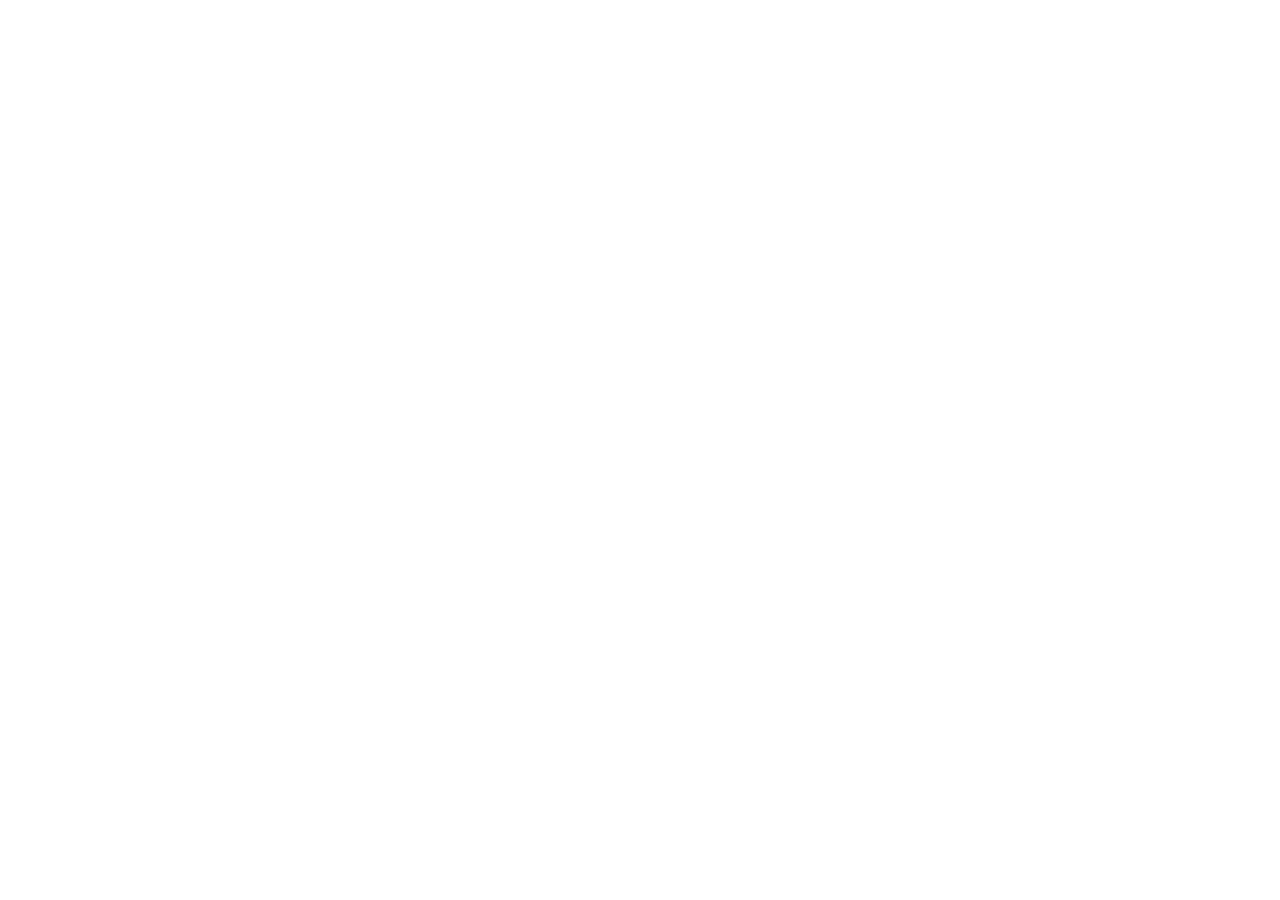
==== pages/pageprincipal.html @ 9eb13c94 "Inserção de icone na página principal, novos estilos no css iniciais e nova pasta page para adiciona" ====
<!DOCTYPE html>
<html lang="pt-br">

<head>
     <meta charset="UTF-8">
     <meta name="viewport" content="width=device-width, initial-scale=1.0">
     <title>Dia das mães</title>

     <link rel="stylesheet" href="./css/style.css">
</head>

<body>

</body>

</html>
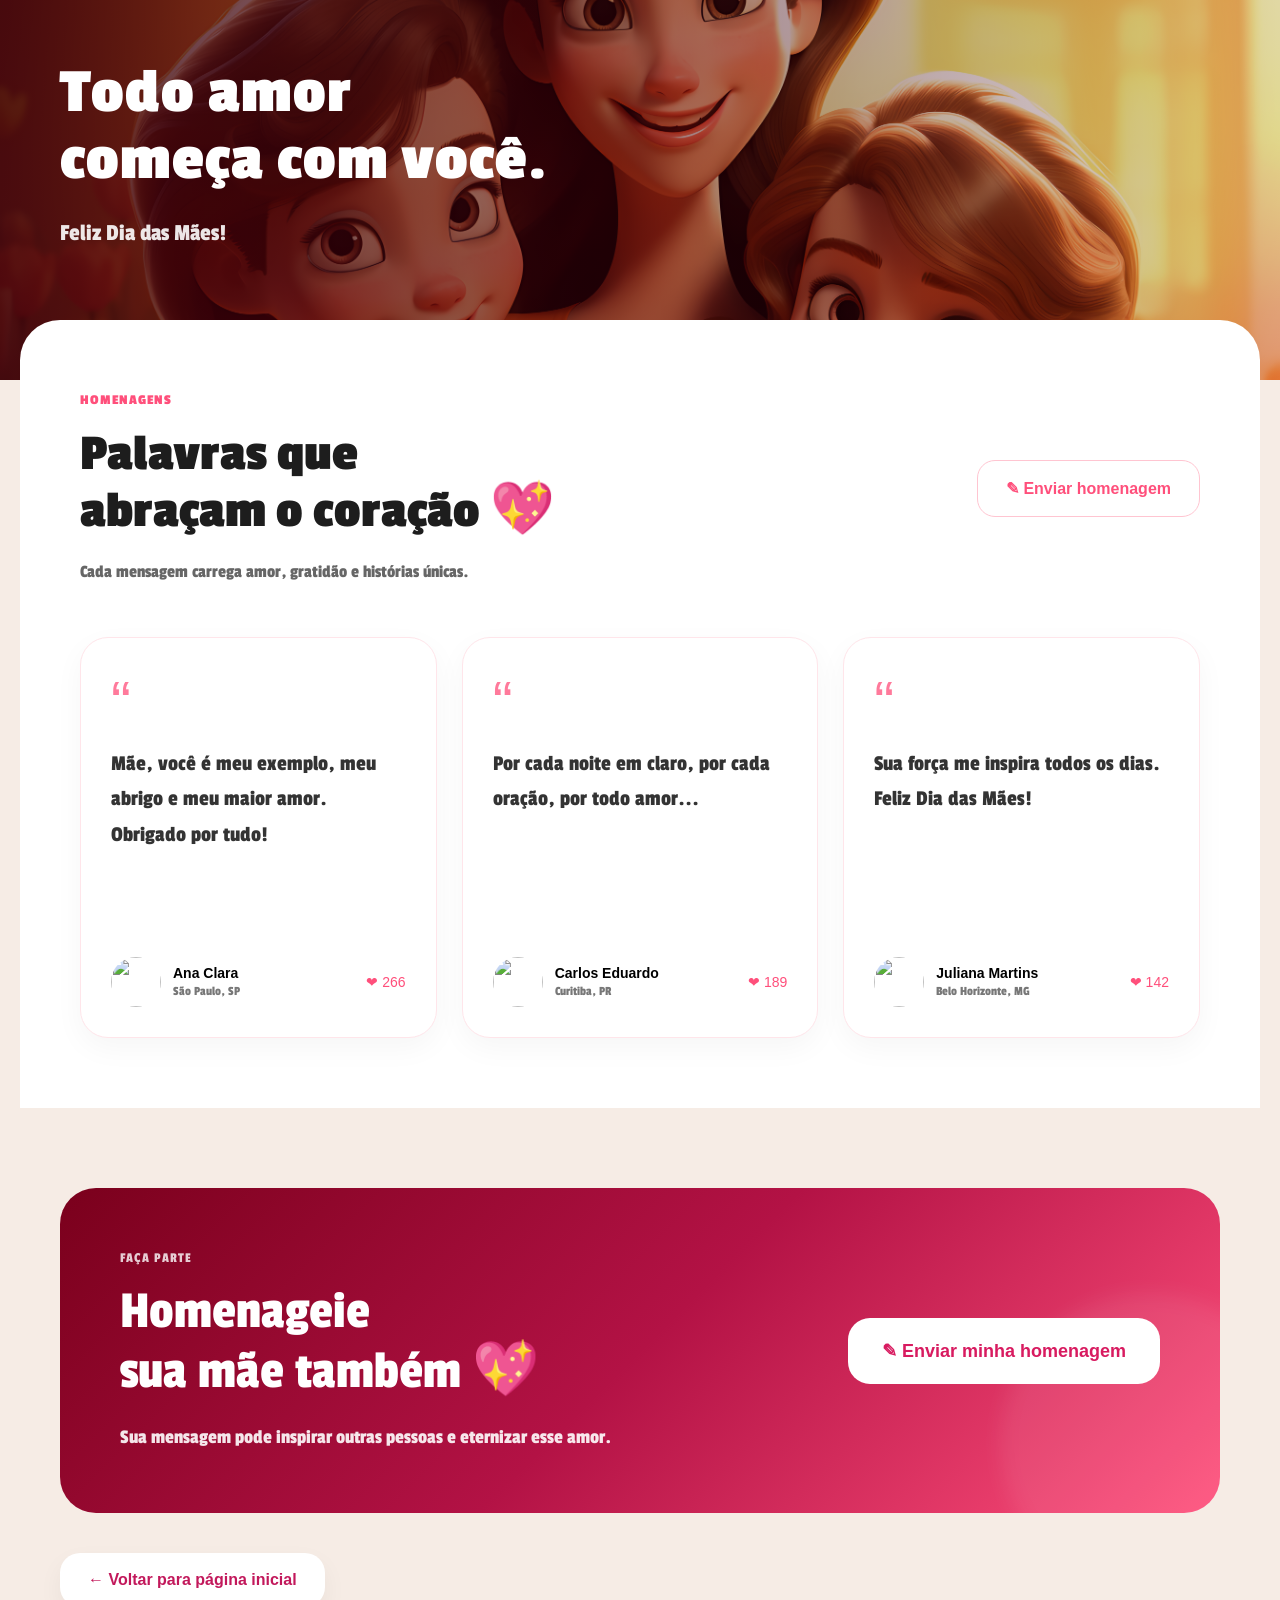
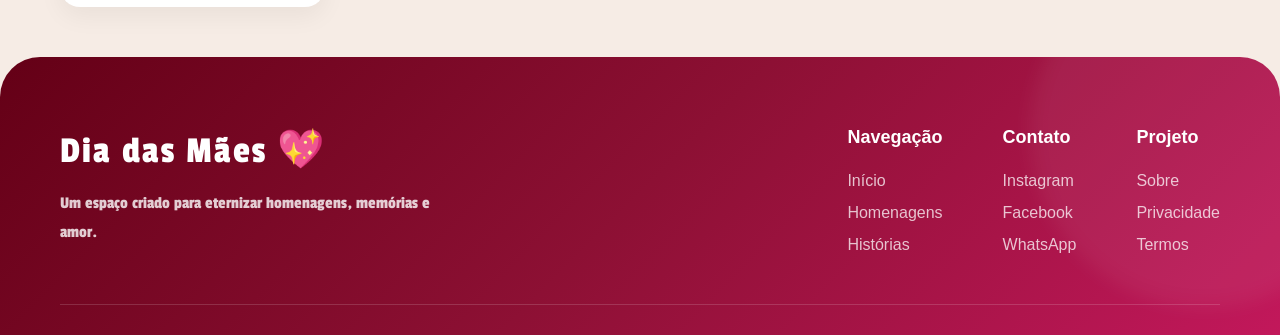
==== commit f7907351: "Adicionado novos estilo no css, nova imagem na tela inicial e configuração de responsividade e posic" ====
--- a/pages/pageprincipal.html
+++ b/pages/pageprincipal.html
@@ -6,10 +6,218 @@
      <meta name="viewport" content="width=device-width, initial-scale=1.0">
      <title>Dia das mães</title>
 
-     <link rel="stylesheet" href="./css/style.css">
+     <link rel="stylesheet" href="../css/style.css">
+     <link rel="stylesheet" href="../css/pagePrincipal.css">
+
+     <!--Scripts JS-->
+     <script defer type="module" src="../js/pagePrincipal.js"></script>
 </head>
 
 <body>
+     <header class="hero">
+          <div class="overlay"></div>
+
+          <div class="hero-content">
+
+               <h1 class="hero-tag fonte-secundaria-normal text-size-sm text-sm">
+                    Todo amor <br>
+                    começa com você.
+               </h1>
+
+               <p class="fonte-secundaria-normal text-size-sm">
+                    Feliz Dia das Mães!
+               </p>
+          </div>
+     </header>
+
+     <section class="tributes">
+
+          <div class="tributes-header">
+
+               <div class="tributes-text">
+                    <span>HOMENAGENS</span>
+
+                    <h2>
+                         Palavras que <br>
+                         abraçam o coração 💖
+                    </h2>
+
+                    <p>
+                         Cada mensagem carrega amor,
+                         gratidão e histórias únicas.
+                    </p>
+               </div>
+
+               <button class="tribute-btn">
+                    ✎ Enviar homenagem
+               </button>
+
+          </div>
+
+
+          <div class="cards">
+
+               <div class="card">
+                    <div class="quote">“</div>
+
+                    <p>
+                         Mãe, você é meu exemplo,
+                         meu abrigo e meu maior amor.
+                         Obrigado por tudo!
+                    </p>
+
+                    <div class="card-footer">
+
+                         <div class="user">
+                              <img src="./img/user1.jpg" alt="">
+
+                              <div>
+                                   <strong>Ana Clara</strong>
+                                   <span>São Paulo, SP</span>
+                              </div>
+                         </div>
+
+                         <small>❤ 266</small>
+
+                    </div>
+               </div>
+
+
+               <div class="card">
+                    <div class="quote">“</div>
+
+                    <p>
+                         Por cada noite em claro,
+                         por cada oração,
+                         por todo amor...
+                    </p>
+
+                    <div class="card-footer">
+
+                         <div class="user">
+                              <img src="./img/user2.jpg" alt="">
+
+                              <div>
+                                   <strong>Carlos Eduardo</strong>
+                                   <span>Curitiba, PR</span>
+                              </div>
+                         </div>
+
+                         <small>❤ 189</small>
+
+                    </div>
+               </div>
+
+
+               <div class="card">
+                    <div class="quote">“</div>
+
+                    <p>
+                         Sua força me inspira todos os dias.
+                         Feliz Dia das Mães!
+                    </p>
+
+                    <div class="card-footer">
+
+                         <div class="user">
+                              <img src="./img/user3.jpg" alt="">
+
+                              <div>
+                                   <strong>Juliana Martins</strong>
+                                   <span>Belo Horizonte, MG</span>
+                              </div>
+                         </div>
+
+                         <small>❤ 142</small>
+
+                    </div>
+               </div>
+
+          </div>
+
+     </section>
+
+     <!--Parte final antes do rodapé-->
+     <section class="final-banner">
+
+          <div class="final-content">
+
+               <span>FAÇA PARTE</span>
+
+               <h2 class="text-sm">
+                    Homenageie <br>
+                    sua mãe também 💖
+               </h2>
+
+               <p>
+                    Sua mensagem pode inspirar outras pessoas
+                    e eternizar esse amor.
+               </p>
+
+          </div>
+
+
+          <div class="final-action">
+
+               <button>
+                    ✎ Enviar minha homenagem
+               </button>
+
+          </div>
+
+     </section>
+
+
+     <button id="backToIndexPage" class="back-button">
+          ← Voltar para página inicial
+     </button>
+
+     <!--Footer-->
+     <footer class="footer">
+
+          <div class="footer-top">
+
+               <div class="footer-brand">
+                    <h3 class="text-sm">Dia das Mães 💖</h3>
+
+                    <p>
+                         Um espaço criado para eternizar
+                         homenagens, memórias e amor.
+                    </p>
+               </div>
+
+
+               <div class="footer-links">
+
+                    <div class="footer-column">
+                         <strong>Navegação</strong>
+
+                         <a href="#">Início</a>
+                         <a href="#">Homenagens</a>
+                         <a href="#">Histórias</a>
+                    </div>
+
+
+                    <div class="footer-column">
+                         <strong>Contato</strong>
+
+                         <a href="#">Instagram</a>
+                         <a href="#">Facebook</a>
+                         <a href="#">WhatsApp</a>
+                    </div>
+
+
+                    <div class="footer-column">
+                         <strong>Projeto</strong>
+
+                         <a href="#">Sobre</a>
+                         <a href="#">Privacidade</a>
+                         <a href="#">Termos</a>
+                    </div>
+
+               </div>
+
+          </div>
 
 </body>
 
--- a/css/style.css
+++ b/css/style.css
@@ -0,0 +1,117 @@
+@import url("https://fonts.googleapis.com/css2?family=Gwendolyn:wght@400;700&display=swap");
+@import url("https://fonts.googleapis.com/css2?family=Gwendolyn:wght@400;700&family=Passion+One:wght@400;700;900&display=swap");
+
+:root {
+  --cor-nude: #f6ece5;
+  --cor-marrom: #7a462e;
+
+  /*escala de tamanhos fonte*/
+  --text-sm: 0.875rem;
+  --text-md: 1rem;
+  --text-lg: 1.25rem;
+  --text-xl: 1.5rem;
+  --text-2xl: 2rem;
+  --text-3xl: 4rem;
+
+  /*fontes*/
+  --fonte-principal: "Gwendolyn", cursive;
+  --fonte-secundaria: "Passion One", sans-serif;
+}
+
+* {
+  margin: 0;
+  padding: 0;
+  box-sizing: border-box;
+}
+
+body {
+  font-family: sans-serif;
+  height: 100vh;
+  background-color: var(--cor-nude);
+}
+
+/*fontes
+
+.font-principal-normal {
+  font-family: "Gwendolyn", cursive;
+  font-weight: 400;
+  font-style: normal;
+}
+
+.font-principal-bold {
+  font-family: "Gwendolyn", cursive;
+  font-weight: 700;
+  font-style: normal;
+}
+
+.fonte-secundaria-normal {
+  font-family: "Passion One", sans-serif;
+  font-weight: 400;
+  font-style: normal;
+}
+
+.fonte-secundaria-bold {
+  font-family: "Passion One", sans-serif;
+  font-weight: 700;
+  font-style: normal;
+}
+
+.fonte-secundaria-bolder {
+  font-family: "Passion One", sans-serif;
+  font-weight: 900;
+  font-style: normal;
+}
+********************************************************/
+
+/*base de tamanhos para textos e tipos*/
+
+.text-size-sm {
+  font-size: 1rem;
+}
+.text-size-md {
+  font-size: 1.5rem;
+}
+.text-size-lg {
+  font-size: 2rem;
+}
+.text-size-xl {
+  font-size: 4rem;
+}
+
+.text-sm {
+  font-weight: 400;
+}
+.text-md {
+  font-weight: 700;
+}
+.text-lg {
+  font-weight: 900;
+}
+
+/*titulos e paragrafos*/
+h1 {
+  font-family: var(--fonte-secundaria);
+  font-size: var(--text-3xl);
+}
+
+h2 {
+  font-family: var(--fonte-secundaria);
+  font-size: var(--text-xl);
+}
+
+h3 {
+  font-family: var(--fonte-secundaria);
+  font-size: var(--text-sm);
+  letter-spacing: 2px;
+}
+
+p {
+  font-family: var(--fonte-secundaria);
+  font-size: var(--text-sm);
+  line-height: 1.6;
+}
+
+span {
+  font-family: var(--fonte-secundaria);
+}
+/*****************************************************************************/
--- a/css/pagePrincipal.css
+++ b/css/pagePrincipal.css
@@ -0,0 +1,608 @@
+/* HERO */
+
+.hero {
+  position: relative;
+
+  width: 100%;
+  height: 380px;
+
+  padding: 60px;
+
+  display: flex;
+  align-items: flex-start;
+
+  /*border-radius: 0 0 40px 40px;*/
+
+  overflow: hidden;
+
+  background-image: url("../assets/background-paginaprincipal.jpg");
+  background-size: cover;
+  background-position: center;
+}
+
+/* ESCURECE A IMAGEM */
+
+.overlay {
+  position: absolute;
+  inset: 0;
+
+  background: linear-gradient(
+    90deg,
+    rgba(60, 0, 10, 0.85) 0%,
+    rgba(60, 0, 10, 0.55) 40%,
+    rgba(60, 0, 10, 0.15) 100%
+  );
+}
+
+/* CONTEÚDO */
+
+.hero-content {
+  position: relative;
+  z-index: 2;
+
+  max-width: 500px;
+
+  color: white;
+}
+
+.hero-tag {
+  display: inline-block;
+
+  margin-bottom: 18px;
+
+  /*  padding: 8px 16px;
+
+  border-radius: 999px;
+
+  background: rgba(255, 255, 255, 0.15);
+
+  backdrop-filter: blur(10px);*/
+
+  font-size: 14px;
+  letter-spacing: 1px;
+}
+
+.hero-content h1 {
+  font-size: 64px;
+  line-height: 1.05;
+
+  margin-bottom: 20px;
+
+  font-weight: 700;
+}
+
+.hero-content p {
+  font-size: 24px;
+
+  color: rgba(255, 255, 255, 0.9);
+}
+
+/*section one*/
+.tributes {
+  position: relative;
+
+  margin: -60px 20px 0;
+
+  background: #fff;
+
+  border-radius: 40px 40px 0 0;
+
+  padding: 70px 60px;
+
+  z-index: 10;
+}
+
+/* HEADER */
+
+.tributes-header {
+  display: flex;
+  justify-content: space-between;
+  align-items: center;
+
+  gap: 30px;
+
+  margin-bottom: 50px;
+}
+
+.tributes-text span {
+  color: #ff4f7b;
+
+  font-size: 14px;
+  font-weight: bold;
+  letter-spacing: 1px;
+}
+
+.tributes-text h2 {
+  font-size: 52px;
+
+  line-height: 1.1;
+
+  margin: 18px 0;
+
+  color: #1d1d1d;
+}
+
+.tributes-text p {
+  color: #666;
+
+  font-size: 18px;
+
+  line-height: 1.6;
+}
+
+/* BOTÃO */
+
+.tribute-btn {
+  border: 1px solid #ffc5d1;
+
+  background: transparent;
+
+  color: #ff4f7b;
+
+  padding: 18px 28px;
+
+  border-radius: 18px;
+
+  cursor: pointer;
+
+  font-size: 16px;
+  font-weight: 600;
+
+  transition: 0.3s;
+}
+
+.tribute-btn:hover {
+  background: #ff4f7b;
+  color: white;
+}
+
+/* CARDS */
+
+.cards {
+  display: grid;
+  grid-template-columns: repeat(3, 1fr);
+
+  gap: 25px;
+}
+
+.card {
+  background: #fff;
+
+  border: 1px solid #ffe5ea;
+
+  border-radius: 28px;
+
+  padding: 30px;
+
+  box-shadow: 0 10px 30px rgba(0, 0, 0, 0.04);
+
+  transition: 0.3s;
+}
+
+.card:hover {
+  transform: translateY(-6px);
+}
+
+.quote {
+  font-size: 60px;
+
+  color: #ff7a9b;
+
+  margin-bottom: 10px;
+}
+
+.card p {
+  color: #333;
+
+  font-size: 22px;
+
+  line-height: 1.6;
+
+  min-height: 180px;
+}
+
+/* FOOTER */
+
+.card-footer {
+  display: flex;
+  justify-content: space-between;
+  align-items: center;
+
+  margin-top: 30px;
+}
+
+.user {
+  display: flex;
+  align-items: center;
+
+  gap: 12px;
+}
+
+.user img {
+  width: 50px;
+  height: 50px;
+
+  border-radius: 50%;
+
+  object-fit: cover;
+}
+
+.user strong {
+  display: block;
+
+  font-size: 14px;
+}
+
+.user span {
+  color: #777;
+
+  font-size: 13px;
+}
+
+.card-footer small {
+  color: #ff4f7b;
+
+  font-size: 14px;
+}
+/***********************************************************************************************************************************************/
+/**************************************************************** BANNER FINAL *****************************************************************/
+
+.final-banner {
+  position: relative;
+
+  margin: 80px 60px 40px;
+
+  padding: 60px;
+
+  border-radius: 36px;
+
+  overflow: hidden;
+
+  display: flex;
+  justify-content: space-between;
+  align-items: center;
+
+  gap: 40px;
+
+  background: linear-gradient(135deg, #7a001c 0%, #b31245 50%, #ff4f7b 100%);
+}
+/**********************************************************************************************************************************************************/
+/***************************************************************** EFEITO DE FUNDO ************************************************************************/
+
+.final-banner::before {
+  content: "";
+
+  position: absolute;
+
+  width: 300px;
+  height: 300px;
+
+  right: -80px;
+  bottom: -80px;
+
+  border-radius: 50%;
+
+  background: rgba(255, 255, 255, 0.08);
+
+  filter: blur(10px);
+}
+
+/* TEXTO */
+
+.final-content {
+  position: relative;
+  z-index: 2;
+
+  color: white;
+
+  max-width: 500px;
+}
+
+.final-content span {
+  display: inline-block;
+
+  margin-bottom: 16px;
+
+  letter-spacing: 1px;
+
+  font-size: 14px;
+
+  opacity: 0.8;
+}
+
+.final-content h2 {
+  font-size: 54px;
+
+  line-height: 1.1;
+
+  margin-bottom: 20px;
+}
+
+.final-content p {
+  font-size: 20px;
+
+  line-height: 1.6;
+
+  color: rgba(255, 255, 255, 0.9);
+}
+
+/* BOTÃO */
+
+.final-action {
+  position: relative;
+  z-index: 2;
+}
+
+.final-action button {
+  border: none;
+
+  background: white;
+
+  color: #d81b60;
+
+  padding: 22px 34px;
+
+  border-radius: 22px;
+
+  font-size: 18px;
+  font-weight: 700;
+
+  cursor: pointer;
+
+  transition: 0.3s;
+}
+
+.final-action button:hover {
+  transform: translateY(-4px);
+
+  box-shadow: 0 12px 30px rgba(0, 0, 0, 0.2);
+}
+
+/**************************************************************************************************************************************************/
+/*********************************************************************** RESPONSIVO ***************************************************************/
+
+@media (max-width: 768px) {
+  .hero {
+    height: 320px;
+    padding: 30px;
+  }
+
+  .hero-content h1 {
+    font-size: 42px;
+  }
+
+  .hero-content p {
+    font-size: 18px;
+  }
+}
+
+/**********************************************************************************************************************************************/
+/******************************************************************* BOTÃO VOLTAR************************************************************ */
+
+.back-button {
+  margin: 0 60px 50px;
+
+  border: none;
+
+  background: white;
+
+  color: #c2185b;
+
+  padding: 18px 28px;
+
+  border-radius: 20px;
+
+  font-size: 16px;
+  font-weight: 600;
+
+  cursor: pointer;
+
+  box-shadow: 0 10px 25px rgba(0, 0, 0, 0.05);
+
+  transition: 0.3s;
+}
+
+.back-button:hover {
+  transform: translateY(-4px);
+
+  background: #ffe8ef;
+}
+/**********************************************************************************************************************************************/
+/******************************************************************* FOOTER *******************************************************************/
+
+.footer {
+  background: linear-gradient(135deg, #640016 0%, #8d1034 50%, #c2185b 100%);
+
+  color: white;
+
+  padding: 70px 60px 30px;
+
+  border-radius: 40px 40px 0 0;
+
+  position: relative;
+
+  overflow: hidden;
+}
+
+/* EFEITO VISUAL */
+
+.footer::before {
+  content: "";
+
+  position: absolute;
+
+  width: 350px;
+  height: 350px;
+
+  right: -100px;
+  top: -100px;
+
+  border-radius: 50%;
+
+  background: rgba(255, 255, 255, 0.06);
+
+  filter: blur(10px);
+}
+
+/* TOPO */
+
+.footer-top {
+  position: relative;
+  z-index: 2;
+
+  display: flex;
+  justify-content: space-between;
+  gap: 60px;
+
+  padding-bottom: 50px;
+
+  border-bottom: 1px solid rgba(255, 255, 255, 0.15);
+}
+
+/* BRAND */
+
+.footer-brand {
+  max-width: 400px;
+}
+
+.footer-brand h3 {
+  font-size: 38px;
+
+  margin-bottom: 18px;
+}
+
+.footer-brand p {
+  line-height: 1.7;
+
+  color: rgba(255, 255, 255, 0.8);
+
+  font-size: 17px;
+}
+
+/* LINKS */
+
+.footer-links {
+  display: flex;
+
+  gap: 60px;
+}
+
+.footer-column {
+  display: flex;
+  flex-direction: column;
+
+  gap: 14px;
+}
+
+.footer-column strong {
+  margin-bottom: 10px;
+
+  font-size: 18px;
+}
+
+.footer-column a {
+  color: rgba(255, 255, 255, 0.75);
+
+  text-decoration: none;
+
+  transition: 0.3s;
+}
+
+.footer-column a:hover {
+  color: white;
+
+  transform: translateX(4px);
+}
+
+/* PARTE DE BAIXO */
+
+.footer-bottom {
+  position: relative;
+  z-index: 2;
+
+  display: flex;
+  justify-content: space-between;
+  align-items: center;
+
+  padding-top: 28px;
+
+  color: rgba(255, 255, 255, 0.7);
+
+  font-size: 14px;
+}
+
+@media (max-width: 900px) {
+  .tributes {
+    padding: 40px 25px;
+  }
+
+  .tributes-header {
+    flex-direction: column;
+    align-items: flex-start;
+  }
+
+  .tributes-text h2 {
+    font-size: 38px;
+  }
+
+  .cards {
+    grid-template-columns: 1fr;
+  }
+
+  .card p {
+    min-height: auto;
+  }
+
+  /*banner final*/
+  .final-banner {
+    margin: 50px 20px 30px;
+
+    padding: 40px 25px;
+
+    flex-direction: column;
+    align-items: flex-start;
+  }
+
+  .final-content h2 {
+    font-size: 40px;
+  }
+
+  .final-content p {
+    font-size: 17px;
+  }
+
+  /************************btn voltar*************************/
+  .back-button {
+    margin: 0 20px 40px;
+
+    width: calc(100% - 40px);
+  }
+
+  /**********************************footer******************************/
+
+  .footer {
+    padding: 50px 25px 30px;
+  }
+
+  .footer-top {
+    flex-direction: column;
+  }
+
+  .footer-links {
+    flex-direction: column;
+
+    gap: 35px;
+  }
+
+  .footer-bottom {
+    flex-direction: column;
+
+    align-items: flex-start;
+
+    gap: 10px;
+  }
+
+  .footer-brand h3 {
+    font-size: 30px;
+  }
+}
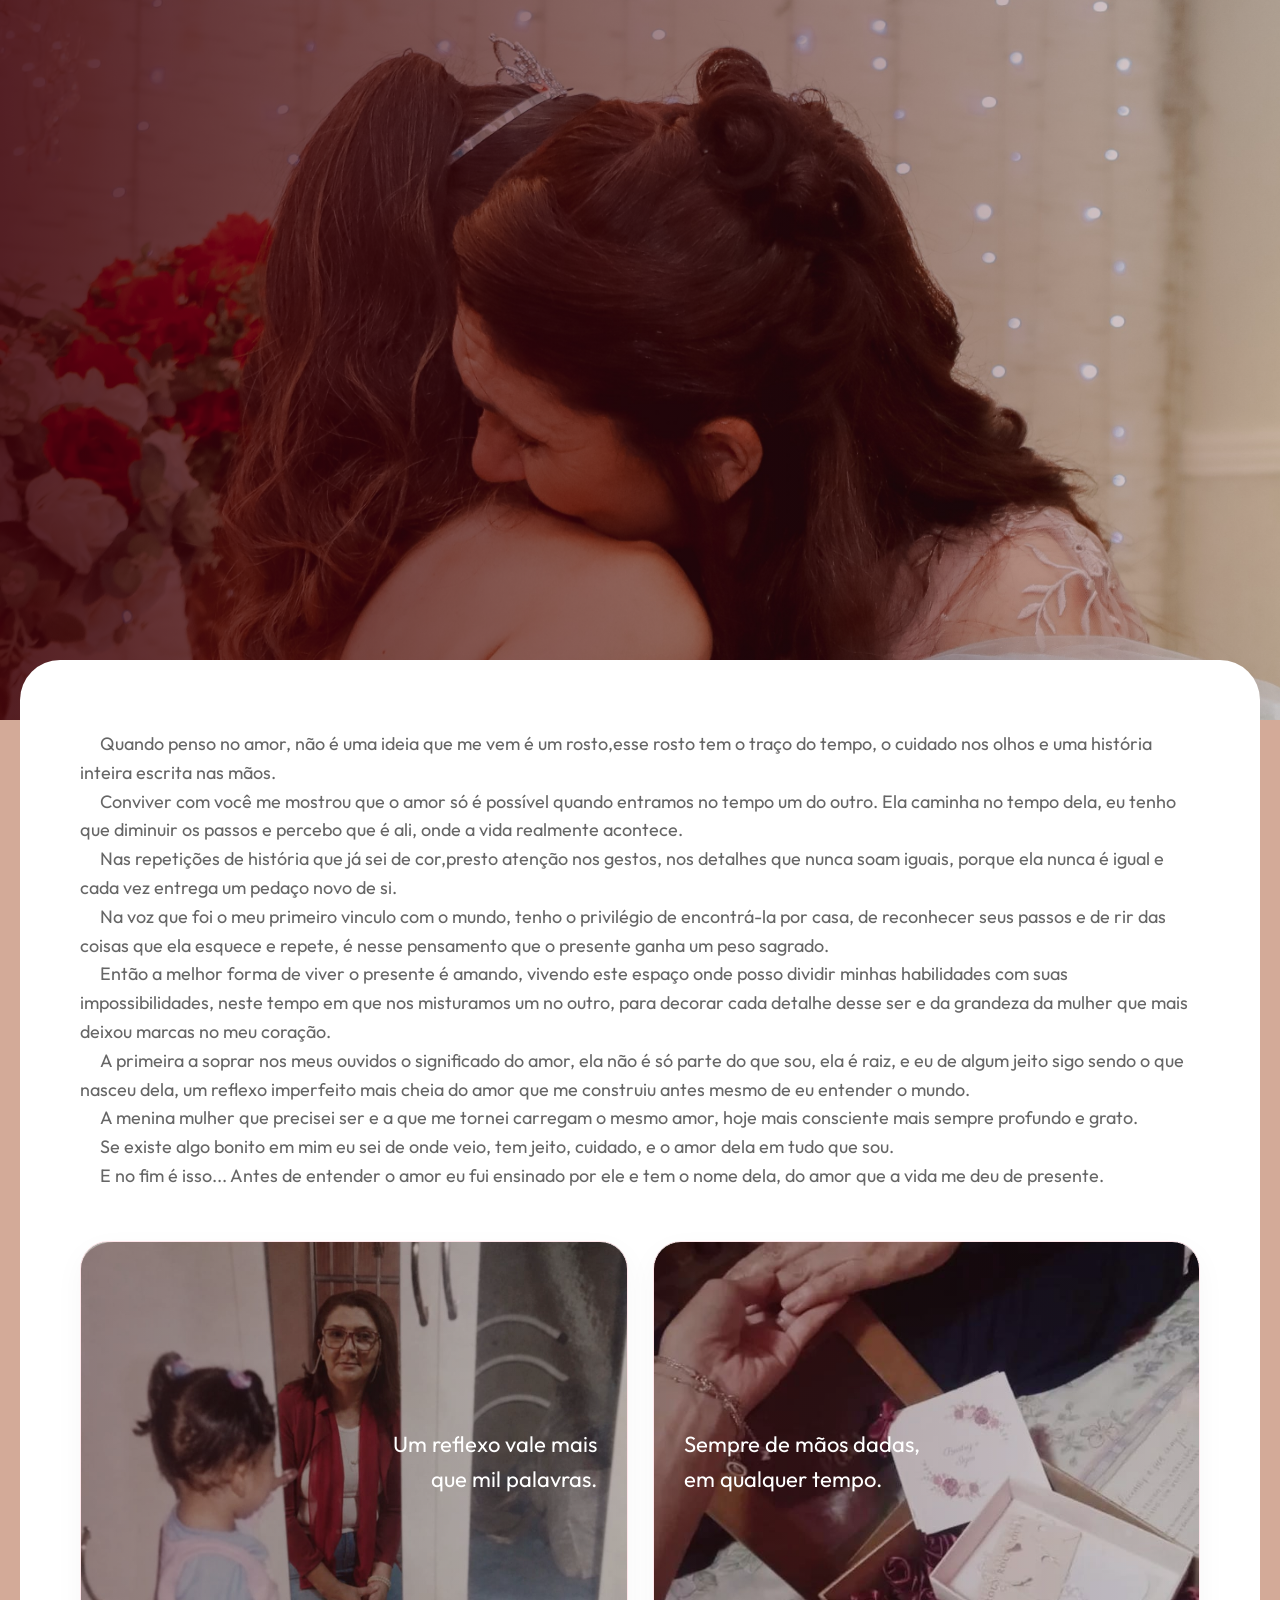
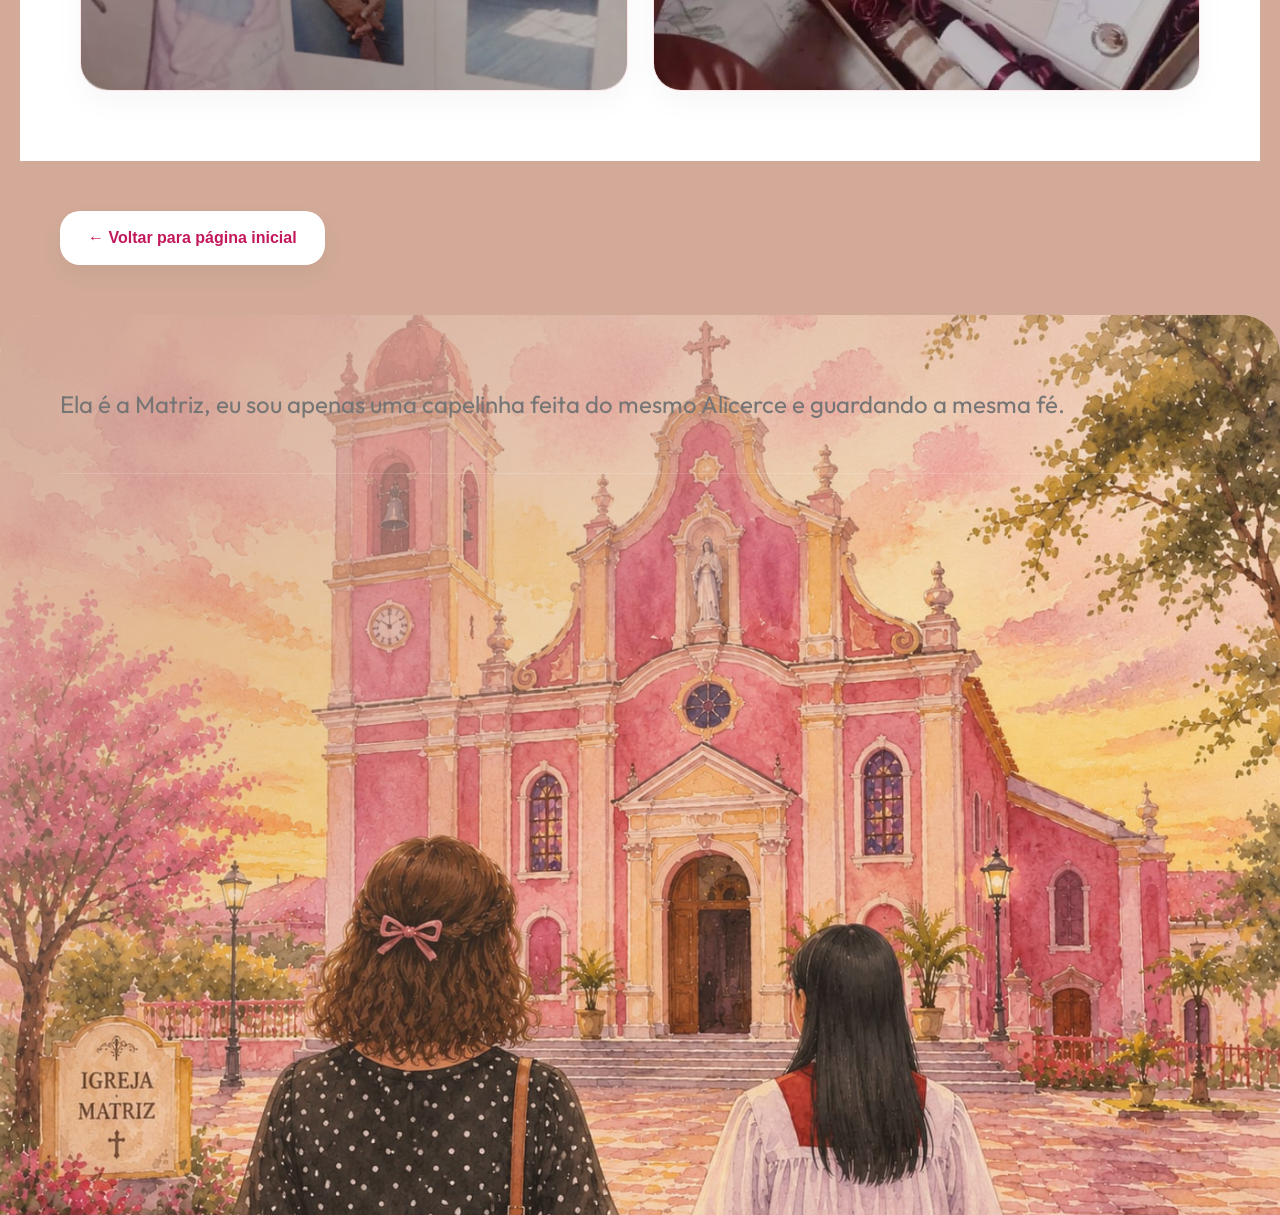
==== commit c41c406d: "Finnal Commit" ====
--- a/pages/pageprincipal.html
+++ b/pages/pageprincipal.html
@@ -14,159 +14,90 @@
 </head>
 
 <body>
+     <!--Audio-->
+     <audio id="bg-music" autoplay muted>
+          <source src="../music/musicAppMP.mp3" type="audio/mpeg">
+     </audio>
+
      <header class="hero">
           <div class="overlay"></div>
-
-          <div class="hero-content">
-
-               <h1 class="hero-tag fonte-secundaria-normal text-size-sm text-sm">
-                    Todo amor <br>
-                    começa com você.
-               </h1>
-
-               <p class="fonte-secundaria-normal text-size-sm">
-                    Feliz Dia das Mães!
-               </p>
-          </div>
      </header>
 
      <section class="tributes">
+          <div class="tributes-header">
+               <div class="tributes-text">
+                    <p>
+                         Quando penso no amor, não é uma ideia que me vem é um rosto,esse rosto tem o traço do tempo, o
+                         cuidado nos olhos e uma história inteira escrita nas mãos.
+                    </p>
+                    <p>
+                         Conviver com você me mostrou que o amor só é possível quando entramos no tempo um do outro.
 
-          <div class="tributes-header">
-
-               <div class="tributes-text">
-                    <span>HOMENAGENS</span>
-
-                    <h2>
-                         Palavras que <br>
-                         abraçam o coração 💖
-                    </h2>
+                         Ela caminha no tempo dela, eu tenho que diminuir os passos e percebo que é ali, onde a vida
+                         realmente
+                         acontece.
+                    </p>
+                    <p>
+                         Nas repetições de história que já sei de cor,presto atenção nos gestos, nos detalhes que nunca
+                         soam
+                         iguais,
+                         porque ela nunca é igual e cada vez entrega um pedaço novo de si. </p>
+                    <p>
+                         Na voz que foi o meu primeiro vinculo com o mundo, tenho o privilégio de encontrá-la por casa,
+                         de reconhecer seus passos e de rir das coisas que ela esquece e repete,
+                         é nesse pensamento que o presente ganha um peso sagrado.
+                    </p>
+                    <p>
+                         Então a melhor forma de viver o presente é amando, vivendo este espaço onde
+                         posso dividir minhas habilidades com suas impossibilidades,
+                         neste tempo em que nos misturamos um no outro, para decorar cada detalhe desse ser
+                         e da grandeza da mulher que mais deixou marcas no meu coração.
+                    </p>
 
                     <p>
-                         Cada mensagem carrega amor,
-                         gratidão e histórias únicas.
+                         A primeira a soprar nos meus ouvidos o significado do amor, ela não é só parte do que sou, ela
+                         é raiz, e eu de algum jeito
+                         sigo sendo o que nasceu dela, um reflexo imperfeito
+                         mais cheia do amor que me construiu antes mesmo de eu entender o mundo.
+                    </p>
+
+                    <p>
+                         A menina mulher que precisei ser e a que me tornei carregam o mesmo amor,
+                         hoje mais consciente mais sempre profundo e grato.
+                    </p>
+                    <p>
+                         Se existe algo bonito em mim eu sei de onde veio, tem jeito, cuidado, e o amor dela em tudo que
+                         sou.
+                    </p>
+                    <p>
+                         E no fim é isso... Antes de entender o amor eu fui ensinado por ele e tem o nome dela,
+                         do amor que a vida me deu de presente.
+                    </p>
+
                     </p>
                </div>
-
-               <button class="tribute-btn">
-                    ✎ Enviar homenagem
-               </button>
-
           </div>
 
 
           <div class="cards">
 
-               <div class="card">
-                    <div class="quote">“</div>
-
+               <div id="cardOne" class="card">
+                    <div class="overlayCard"></div>
                     <p>
-                         Mãe, você é meu exemplo,
-                         meu abrigo e meu maior amor.
-                         Obrigado por tudo!
+                         Um reflexo vale mais que mil palavras.
                     </p>
-
-                    <div class="card-footer">
-
-                         <div class="user">
-                              <img src="./img/user1.jpg" alt="">
-
-                              <div>
-                                   <strong>Ana Clara</strong>
-                                   <span>São Paulo, SP</span>
-                              </div>
-                         </div>
-
-                         <small>❤ 266</small>
-
-                    </div>
                </div>
 
 
-               <div class="card">
-                    <div class="quote">“</div>
-
+               <div id="cardTwo" class="card">
+                    <div class="overlayCard"></div>
                     <p>
-                         Por cada noite em claro,
-                         por cada oração,
-                         por todo amor...
+                         Sempre de mãos dadas, em qualquer tempo.
                     </p>
-
-                    <div class="card-footer">
-
-                         <div class="user">
-                              <img src="./img/user2.jpg" alt="">
-
-                              <div>
-                                   <strong>Carlos Eduardo</strong>
-                                   <span>Curitiba, PR</span>
-                              </div>
-                         </div>
-
-                         <small>❤ 189</small>
-
-                    </div>
                </div>
-
-
-               <div class="card">
-                    <div class="quote">“</div>
-
-                    <p>
-                         Sua força me inspira todos os dias.
-                         Feliz Dia das Mães!
-                    </p>
-
-                    <div class="card-footer">
-
-                         <div class="user">
-                              <img src="./img/user3.jpg" alt="">
-
-                              <div>
-                                   <strong>Juliana Martins</strong>
-                                   <span>Belo Horizonte, MG</span>
-                              </div>
-                         </div>
-
-                         <small>❤ 142</small>
-
-                    </div>
-               </div>
-
           </div>
 
      </section>
-
-     <!--Parte final antes do rodapé-->
-     <section class="final-banner">
-
-          <div class="final-content">
-
-               <span>FAÇA PARTE</span>
-
-               <h2 class="text-sm">
-                    Homenageie <br>
-                    sua mãe também 💖
-               </h2>
-
-               <p>
-                    Sua mensagem pode inspirar outras pessoas
-                    e eternizar esse amor.
-               </p>
-
-          </div>
-
-
-          <div class="final-action">
-
-               <button>
-                    ✎ Enviar minha homenagem
-               </button>
-
-          </div>
-
-     </section>
-
 
      <button id="backToIndexPage" class="back-button">
           ← Voltar para página inicial
@@ -177,45 +108,9 @@
 
           <div class="footer-top">
 
-               <div class="footer-brand">
-                    <h3 class="text-sm">Dia das Mães 💖</h3>
-
-                    <p>
-                         Um espaço criado para eternizar
-                         homenagens, memórias e amor.
-                    </p>
-               </div>
-
-
-               <div class="footer-links">
-
-                    <div class="footer-column">
-                         <strong>Navegação</strong>
-
-                         <a href="#">Início</a>
-                         <a href="#">Homenagens</a>
-                         <a href="#">Histórias</a>
-                    </div>
-
-
-                    <div class="footer-column">
-                         <strong>Contato</strong>
-
-                         <a href="#">Instagram</a>
-                         <a href="#">Facebook</a>
-                         <a href="#">WhatsApp</a>
-                    </div>
-
-
-                    <div class="footer-column">
-                         <strong>Projeto</strong>
-
-                         <a href="#">Sobre</a>
-                         <a href="#">Privacidade</a>
-                         <a href="#">Termos</a>
-                    </div>
-
-               </div>
+               <p>
+                    Ela é a Matriz, eu sou apenas uma capelinha feita do mesmo Alicerce e guardando a mesma fé.
+               </p>
 
           </div>
 
--- a/css/style.css
+++ b/css/style.css
@@ -1,8 +1,12 @@
-@import url("https://fonts.googleapis.com/css2?family=Gwendolyn:wght@400;700&display=swap");
-@import url("https://fonts.googleapis.com/css2?family=Gwendolyn:wght@400;700&family=Passion+One:wght@400;700;900&display=swap");
+@import url("https://fonts.googleapis.com/css2?family=Outfit:wght@100..900&display=swap");
+
+@font-face {
+  font-family: "La Monarchie";
+  src: url(../font/La\ Monarchie\ de\ Saint\ Ombre.ttf) format("truetype");
+}
 
 :root {
-  --cor-nude: #f6ece5;
+  --cor-nude: #ffcfac;
   --cor-marrom: #7a462e;
 
   /*escala de tamanhos fonte*/
@@ -14,8 +18,8 @@
   --text-3xl: 4rem;
 
   /*fontes*/
-  --fonte-principal: "Gwendolyn", cursive;
-  --fonte-secundaria: "Passion One", sans-serif;
+  --fonte-principal: "La Monarchie", cursive;
+  --fonte-secundaria: "Outfit", sans-serif;
 }
 
 * {
@@ -30,38 +34,37 @@
   background-color: var(--cor-nude);
 }
 
-/*fontes
+/***********************************************************     fontes      **************************************/
 
 .font-principal-normal {
-  font-family: "Gwendolyn", cursive;
+  font-family: "La Monarchie", cursive;
   font-weight: 400;
   font-style: normal;
 }
 
 .font-principal-bold {
-  font-family: "Gwendolyn", cursive;
+  font-family: "La Monarchie", cursive;
   font-weight: 700;
   font-style: normal;
 }
 
 .fonte-secundaria-normal {
-  font-family: "Passion One", sans-serif;
+  font-family: "Outfit", sans-serif;
   font-weight: 400;
   font-style: normal;
 }
 
 .fonte-secundaria-bold {
-  font-family: "Passion One", sans-serif;
+  font-family: "Outfit", sans-serif;
   font-weight: 700;
   font-style: normal;
 }
 
 .fonte-secundaria-bolder {
-  font-family: "Passion One", sans-serif;
+  font-family: "Outfit", sans-serif;
   font-weight: 900;
   font-style: normal;
 }
-********************************************************/
 
 /*base de tamanhos para textos e tipos*/
 
@@ -109,6 +112,7 @@
   font-family: var(--fonte-secundaria);
   font-size: var(--text-sm);
   line-height: 1.6;
+  text-indent: 20px;
 }
 
 span {
--- a/css/pagePrincipal.css
+++ b/css/pagePrincipal.css
@@ -1,10 +1,12 @@
 /* HERO */
-
+body {
+  background-color: #d3aa98;
+}
 .hero {
   position: relative;
 
   width: 100%;
-  height: 380px;
+  height: 70vh;
 
   padding: 60px;
 
@@ -15,9 +17,9 @@
 
   overflow: hidden;
 
-  background-image: url("../assets/background-paginaprincipal.jpg");
+  background-image: url("../assets/background-paginaprincipal.jpeg");
   background-size: cover;
-  background-position: center;
+  background-position-x: center;
 }
 
 /* ESCURECE A IMAGEM */
@@ -34,61 +36,13 @@
   );
 }
 
-/* CONTEÚDO */
-
-.hero-content {
-  position: relative;
-  z-index: 2;
-
-  max-width: 500px;
-
-  color: white;
-}
-
-.hero-tag {
-  display: inline-block;
-
-  margin-bottom: 18px;
-
-  /*  padding: 8px 16px;
-
-  border-radius: 999px;
-
-  background: rgba(255, 255, 255, 0.15);
-
-  backdrop-filter: blur(10px);*/
-
-  font-size: 14px;
-  letter-spacing: 1px;
-}
-
-.hero-content h1 {
-  font-size: 64px;
-  line-height: 1.05;
-
-  margin-bottom: 20px;
-
-  font-weight: 700;
-}
-
-.hero-content p {
-  font-size: 24px;
-
-  color: rgba(255, 255, 255, 0.9);
-}
-
 /*section one*/
 .tributes {
   position: relative;
-
   margin: -60px 20px 0;
-
   background: #fff;
-
   border-radius: 40px 40px 0 0;
-
   padding: 70px 60px;
-
   z-index: 10;
 }
 
@@ -104,24 +58,6 @@
   margin-bottom: 50px;
 }
 
-.tributes-text span {
-  color: #ff4f7b;
-
-  font-size: 14px;
-  font-weight: bold;
-  letter-spacing: 1px;
-}
-
-.tributes-text h2 {
-  font-size: 52px;
-
-  line-height: 1.1;
-
-  margin: 18px 0;
-
-  color: #1d1d1d;
-}
-
 .tributes-text p {
   color: #666;
 
@@ -158,229 +94,114 @@
 
 /* CARDS */
 
+/* ESCURECE A IMAGEM */
+
+.overlayCard {
+  position: absolute;
+  inset: 0;
+
+  border-radius: 6%;
+  background: linear-gradient(
+    90deg,
+    rgba(60, 0, 10, 0.3) -0%,
+    rgba(60, 0, 10, 0.2) 40%,
+    rgba(60, 0, 10, 0.1) 100%
+  );
+}
+
 .cards {
   display: grid;
-  grid-template-columns: repeat(3, 1fr);
-
+  grid-template-columns: repeat(2, 1fr);
   gap: 25px;
 }
 
 .card {
+  position: relative;
   background: #fff;
-
   border: 1px solid #ffe5ea;
-
   border-radius: 28px;
-
   padding: 30px;
-
   box-shadow: 0 10px 30px rgba(0, 0, 0, 0.04);
-
   transition: 0.3s;
 }
 
+#cardOne {
+  background-image: url(../assets/photo-card-1.jpeg);
+  background-size: cover;
+  height: 50vh;
+  background-position-y: 27%;
+}
+
+#cardTwo {
+  background-image: url(../assets/photo-card-2.jpeg);
+  background-size: cover;
+  height: 50vh;
+  background-position-y: 27%;
+}
 .card:hover {
   transform: translateY(-6px);
 }
 
-.quote {
-  font-size: 60px;
-
-  color: #ff7a9b;
-
-  margin-bottom: 10px;
-}
-
 .card p {
-  color: #333;
+  text-indent: 0;
+  position: relative;
+
+  z-index: 10;
+
+  color: #fff;
 
   font-size: 22px;
 
   line-height: 1.6;
 
-  min-height: 180px;
-}
-
-/* FOOTER */
-
-.card-footer {
+  top: 40%;
+}
+
+#cardOne p {
+  text-align: right;
+  width: 50%;
+  left: 50%;
+}
+
+#cardTwo p {
+  text-align: left;
+  width: 50%;
+  left: 0%;
+}
+
+/***********************************************************************************************************************************************/
+/**************************************************************** BANNER FINAL *****************************************************************/
+
+.final-banner {
+  position: relative;
+
+  margin: 80px 60px 40px;
+
+  padding: 60px;
+
+  border-radius: 36px;
+
+  overflow: hidden;
+
   display: flex;
   justify-content: space-between;
   align-items: center;
 
-  margin-top: 30px;
-}
-
-.user {
-  display: flex;
-  align-items: center;
-
-  gap: 12px;
-}
-
-.user img {
-  width: 50px;
-  height: 50px;
-
-  border-radius: 50%;
-
-  object-fit: cover;
-}
-
-.user strong {
-  display: block;
-
-  font-size: 14px;
-}
-
-.user span {
-  color: #777;
-
-  font-size: 13px;
-}
-
-.card-footer small {
-  color: #ff4f7b;
-
-  font-size: 14px;
-}
-/***********************************************************************************************************************************************/
-/**************************************************************** BANNER FINAL *****************************************************************/
-
-.final-banner {
-  position: relative;
-
-  margin: 80px 60px 40px;
-
-  padding: 60px;
-
-  border-radius: 36px;
-
-  overflow: hidden;
-
-  display: flex;
-  justify-content: space-between;
-  align-items: center;
-
   gap: 40px;
 
-  background: linear-gradient(135deg, #7a001c 0%, #b31245 50%, #ff4f7b 100%);
-}
-/**********************************************************************************************************************************************************/
-/***************************************************************** EFEITO DE FUNDO ************************************************************************/
-
-.final-banner::before {
-  content: "";
-
-  position: absolute;
-
-  width: 300px;
-  height: 300px;
-
-  right: -80px;
-  bottom: -80px;
-
-  border-radius: 50%;
-
-  background: rgba(255, 255, 255, 0.08);
-
-  filter: blur(10px);
-}
-
-/* TEXTO */
-
-.final-content {
-  position: relative;
-  z-index: 2;
-
-  color: white;
-
-  max-width: 500px;
-}
-
-.final-content span {
-  display: inline-block;
-
-  margin-bottom: 16px;
-
-  letter-spacing: 1px;
-
-  font-size: 14px;
-
-  opacity: 0.8;
-}
-
-.final-content h2 {
-  font-size: 54px;
-
-  line-height: 1.1;
-
-  margin-bottom: 20px;
-}
-
-.final-content p {
-  font-size: 20px;
-
-  line-height: 1.6;
-
-  color: rgba(255, 255, 255, 0.9);
-}
-
-/* BOTÃO */
-
-.final-action {
-  position: relative;
-  z-index: 2;
-}
-
-.final-action button {
-  border: none;
-
-  background: white;
-
-  color: #d81b60;
-
-  padding: 22px 34px;
-
-  border-radius: 22px;
-
-  font-size: 18px;
-  font-weight: 700;
-
-  cursor: pointer;
-
-  transition: 0.3s;
-}
-
-.final-action button:hover {
-  transform: translateY(-4px);
-
-  box-shadow: 0 12px 30px rgba(0, 0, 0, 0.2);
-}
-
-/**************************************************************************************************************************************************/
-/*********************************************************************** RESPONSIVO ***************************************************************/
-
-@media (max-width: 768px) {
-  .hero {
-    height: 320px;
-    padding: 30px;
-  }
-
-  .hero-content h1 {
-    font-size: 42px;
-  }
-
-  .hero-content p {
-    font-size: 18px;
-  }
+  background: linear-gradient(
+    50deg,
+    rgba(211, 170, 152, 0.5),
+    rgba(211, 170, 152, 0.3),
+    rgba(211, 170, 152, 0.1)
+  );
 }
 
 /**********************************************************************************************************************************************/
 /******************************************************************* BOTÃO VOLTAR************************************************************ */
 
 .back-button {
-  margin: 0 60px 50px;
+  margin: 50px 60px;
 
   border: none;
 
@@ -411,9 +232,11 @@
 /******************************************************************* FOOTER *******************************************************************/
 
 .footer {
-  background: linear-gradient(135deg, #640016 0%, #8d1034 50%, #c2185b 100%);
-
-  color: white;
+  background-image: url(../assets/background-footer.jpeg);
+
+  background-size: cover;
+
+  background-position: center;
 
   padding: 70px 60px 30px;
 
@@ -422,26 +245,27 @@
   position: relative;
 
   overflow: hidden;
+
+  height: 100%;
 }
 
 /* EFEITO VISUAL */
 
 .footer::before {
   content: "";
-
   position: absolute;
-
-  width: 350px;
-  height: 350px;
-
-  right: -100px;
-  top: -100px;
-
-  border-radius: 50%;
-
-  background: rgba(255, 255, 255, 0.06);
-
-  filter: blur(10px);
+  width: 100%;
+  height: 100%;
+  right: 0px;
+  top: 0;
+  border-radius: 20px;
+  background: linear-gradient(
+    150deg,
+    rgba(211, 170, 152, 1),
+    rgba(211, 170, 152, 0.2),
+    rgba(211, 170, 152, 0.1)
+  );
+  z-index: 2;
 }
 
 /* TOPO */
@@ -459,76 +283,43 @@
   border-bottom: 1px solid rgba(255, 255, 255, 0.15);
 }
 
-/* BRAND */
-
-.footer-brand {
-  max-width: 400px;
-}
-
-.footer-brand h3 {
-  font-size: 38px;
-
-  margin-bottom: 18px;
-}
-
-.footer-brand p {
-  line-height: 1.7;
-
-  color: rgba(255, 255, 255, 0.8);
-
-  font-size: 17px;
-}
-
-/* LINKS */
-
-.footer-links {
-  display: flex;
-
-  gap: 60px;
-}
-
-.footer-column {
-  display: flex;
-  flex-direction: column;
-
-  gap: 14px;
-}
-
-.footer-column strong {
-  margin-bottom: 10px;
-
-  font-size: 18px;
-}
-
-.footer-column a {
-  color: rgba(255, 255, 255, 0.75);
-
-  text-decoration: none;
-
-  transition: 0.3s;
-}
-
-.footer-column a:hover {
-  color: white;
-
-  transform: translateX(4px);
-}
-
-/* PARTE DE BAIXO */
-
-.footer-bottom {
-  position: relative;
-  z-index: 2;
-
-  display: flex;
-  justify-content: space-between;
-  align-items: center;
-
-  padding-top: 28px;
-
-  color: rgba(255, 255, 255, 0.7);
-
-  font-size: 14px;
+.footer-top p {
+  text-shadow: rgba(0, 0, 0, 1);
+  color: rgb(117, 117, 117);
+  font-size: var(--text-xl);
+  text-indent: 0px;
+}
+
+/**************************************************************************************************************************************************/
+/*********************************************************************** RESPONSIVO ***************************************************************/
+
+@media (min-width: 900px) {
+  .hero {
+    height: 80vh;
+    padding: 30px;
+    background-position-y: -90px;
+  }
+}
+/*************************************************************************************************/
+/******************************* daqui para baixo são 'MAX-WIDTH' ********************************/
+@media (max-width: 768px) {
+  .hero {
+    height: 60vh;
+    padding: 30px;
+  }
+
+  /**********************************   cards *********************************************/
+  #cardOne p {
+    text-align: right;
+    width: 70%;
+    left: 30%;
+  }
+
+  #cardTwo p {
+    text-align: left;
+    width: 70%;
+    left: 0%;
+  }
 }
 
 @media (max-width: 900px) {
@@ -573,7 +364,7 @@
 
   /************************btn voltar*************************/
   .back-button {
-    margin: 0 20px 40px;
+    margin: 40px 20px;
 
     width: calc(100% - 40px);
   }
@@ -606,3 +397,17 @@
     font-size: 30px;
   }
 }
+
+@media (max-width: 425px) {
+  #cardOne p {
+    text-align: right;
+    width: 70%;
+    left: 30%;
+  }
+
+  #cardTwo p {
+    text-align: left;
+    width: 70%;
+    left: 0%;
+  }
+}
